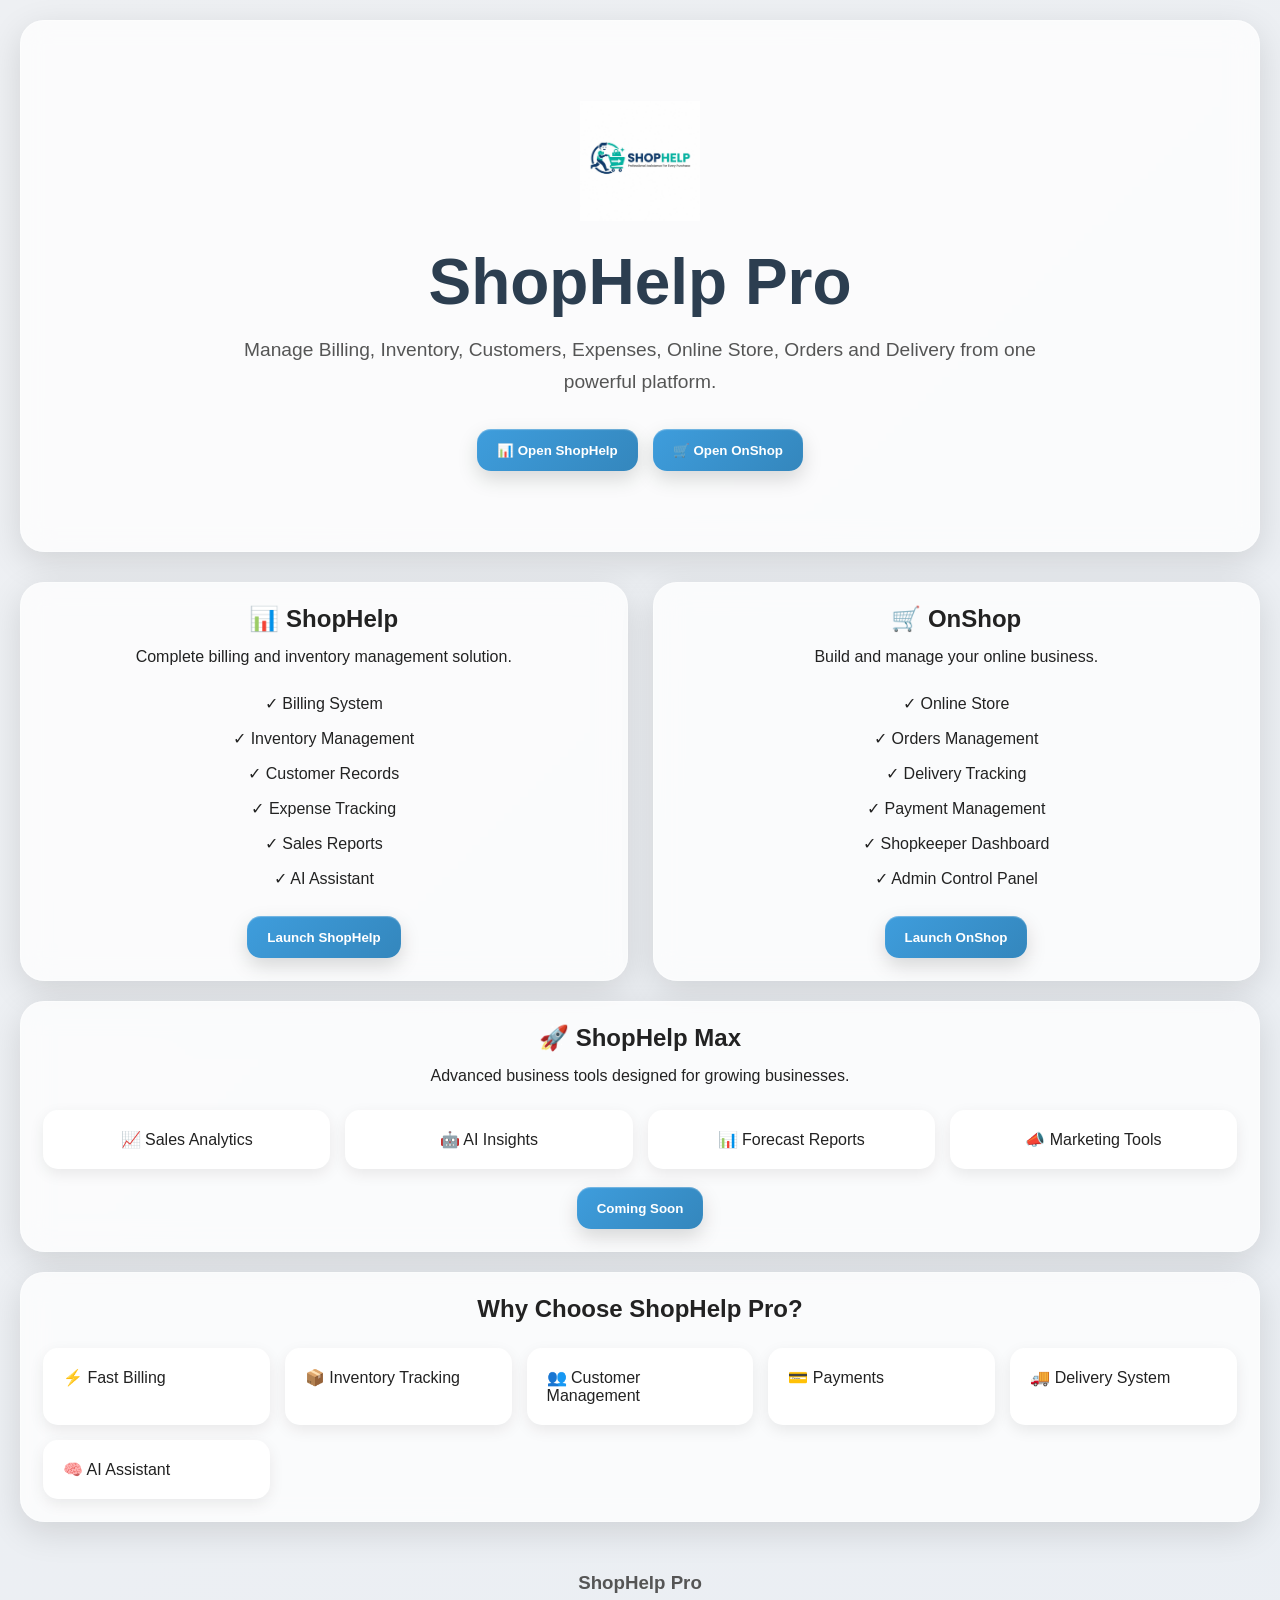
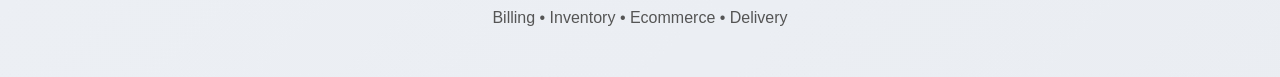
==== index.html @ 8015fb28 "Add files via upload" ====
<!DOCTYPE html>
<html lang="en">
<head>
<meta charset="UTF-8">
<meta name="viewport" content="width=device-width, initial-scale=1.0">
<meta property="og:title" content="ShopHelp Pro">
<meta property="og:description" content="Billing, Inventory, Ecommerce and Delivery Platform">
<meta property="og:image" content="logo.jpeg">
<meta property="og:type" content="website">
<meta name="theme-color" content="#2563eb">
<title>ShopHelp Pro</title>

<meta name="description"
content="ShopHelp Pro - Complete Business Platform for Billing, Inventory, Customers, Ecommerce and Delivery Management.">

<link rel="stylesheet" href="styles.css">

<style>
.hero{
  text-align:center;
  padding:80px 20px;
}

.hero h1{
  font-size:4rem;
  margin-bottom:15px;
  color:var(--primary);
}

.hero p{
  max-width:800px;
  margin:auto;
  font-size:1.2rem;
  color:#555;
  line-height:1.7;
}

.hero-buttons{
  margin-top:30px;
  display:flex;
  gap:15px;
  justify-content:center;
  flex-wrap:wrap;
}

.platform-grid{
  display:grid;
  grid-template-columns:repeat(auto-fit,minmax(320px,1fr));
  gap:25px;
  margin-top:30px;
}

.platform-card{
  text-align:center;
}

.platform-card h2{
  margin-bottom:15px;
}

.platform-card ul{
  list-style:none;
  padding:0;
  margin:20px 0;
}

.platform-card ul li{
  padding:8px 0;
}

.max-section{
  text-align:center;
}

.max-features{
  display:grid;
  grid-template-columns:repeat(auto-fit,minmax(220px,1fr));
  gap:15px;
  margin-top:25px;
}

.max-item{
  background:white;
  padding:20px;
  border-radius:15px;
  box-shadow:0 5px 15px rgba(0,0,0,.08);
}

.footer{
  text-align:center;
  padding:30px;
  color:#555;
}

.logo{
  width:120px;
  margin-bottom:20px;
}

@media(max-width:600px){

.hero{
  padding:50px 10px;
}

.hero h1{
  font-size:2.5rem;
}

.hero p{
  font-size:1rem;
}
}
</style>
</head>

<body>

<!-- HERO -->

<div class="card hero">

<img src="logo.jpeg" alt="ShopHelp Pro Logo" class="logo">

<h1>ShopHelp Pro</h1>

<p>
Manage Billing, Inventory, Customers, Expenses,
Online Store, Orders and Delivery from one powerful platform.
</p>

<div class="hero-buttons">
<button onclick="location.href='shophelp.html'">
📊 Open ShopHelp
</button>

<button onclick="location.href='onshop.html'">
🛒 Open OnShop
</button>
</div>

</div>

<!-- PLATFORMS -->

<div class="platform-grid">

<div class="card platform-card">

<h2>📊 ShopHelp</h2>

<p>
Complete billing and inventory management solution.
</p>

<ul>
<li>✓ Billing System</li>
<li>✓ Inventory Management</li>
<li>✓ Customer Records</li>
<li>✓ Expense Tracking</li>
<li>✓ Sales Reports</li>
<li>✓ AI Assistant</li>
</ul>

<button onclick="location.href='shophelp.html'">
Launch ShopHelp
</button>

</div>

<div class="card platform-card">

<h2>🛒 OnShop</h2>

<p>
Build and manage your online business.
</p>

<ul>
<li>✓ Online Store</li>
<li>✓ Orders Management</li>
<li>✓ Delivery Tracking</li>
<li>✓ Payment Management</li>
<li>✓ Shopkeeper Dashboard</li>
<li>✓ Admin Control Panel</li>
</ul>

<button onclick="location.href='onshop.html'">
Launch OnShop
</button>

</div>

</div>

<!-- SHOPHELP MAX -->

<div class="card max-section">

<h2>🚀 ShopHelp Max</h2>

<p>
Advanced business tools designed for growing businesses.
</p>

<div class="max-features">

<div class="max-item">
📈 Sales Analytics
</div>

<div class="max-item">
🤖 AI Insights
</div>

<div class="max-item">
📊 Forecast Reports
</div>

<div class="max-item">
📣 Marketing Tools
</div>

</div>

<br>

<button disabled>
Coming Soon
</button>

</div>

<!-- FEATURES -->

<div class="card">

<h2 style="text-align:center;">
Why Choose ShopHelp Pro?
</h2>

<div class="max-features">

<div class="max-item">
⚡ Fast Billing
</div>

<div class="max-item">
📦 Inventory Tracking
</div>

<div class="max-item">
👥 Customer Management
</div>

<div class="max-item">
💳 Payments
</div>

<div class="max-item">
🚚 Delivery System
</div>

<div class="max-item">
🧠 AI Assistant
</div>

</div>

</div>

<!-- FOOTER -->

<div class="footer">

<h3>ShopHelp Pro</h3>

<p>
Billing • Inventory • Ecommerce • Delivery
</p>


</div>

</body>
</html>
---- styles.css ----
:root{
  --primary:#2c3e50;
  --accent:#3498db;
  --success:#27ae60;
  --danger:#e74c3c;
  --bg:#f4f7f6;
}

*{
  margin:0;
  padding:0;
  box-sizing:border-box;
}

body{
  font-family:'Segoe UI',Arial,sans-serif;
  background:linear-gradient(135deg,#eef0f3,#dfe9f3);
  background-size:400% 400%;
  animation:bgMove 15s ease infinite;
  padding:20px;
  max-width:1400px;
  margin:auto;
  color:#222;
}

/* ===== ANIMATION ===== */

@keyframes bgMove{
  0%{background-position:0% 50%;}
  50%{background-position:100% 50%;}
  100%{background-position:0% 50%;}
}

@keyframes fade{
  from{
    opacity:0;
    transform:translateY(10px);
  }
  to{
    opacity:1;
    transform:translateY(0);
  }
}

@keyframes blink{
  0%,100%{opacity:0.2;}
  50%{opacity:1;}
}

/* ===== SCROLLBAR ===== */

::-webkit-scrollbar{
  width:10px;
}

::-webkit-scrollbar-track{
  background:#ecf0f1;
}

::-webkit-scrollbar-thumb{
  background:linear-gradient(#3498db,#8e44ad);
  border-radius:20px;
}

/* ===== HEADINGS ===== */

h1,h2,h3,h4{
  margin-bottom:15px;
}

/* ===== CARD ===== */

.card{
  background:rgba(255,255,255,0.75);
  -webkit-backdrop-filter: blur(14px);
backdrop-filter: blur(14px);
  border:1px solid rgba(255,255,255,0.35);
  border-radius:24px;
  padding:22px;
  margin-bottom:20px;
  box-shadow:0 10px 35px rgba(0,0,0,0.12);
  transition:0.4s ease;
  animation:fade 0.4s ease;
}

.card:hover{
  transform:translateY(-6px);
  box-shadow:0 18px 40px rgba(0,0,0,0.16);
}

/* ===== LOGIN ===== */

#loginPage{
  max-width:420px;
  margin:40px auto;
  text-align:center;
}

/* ===== MENU ===== */

.menu{
  display:flex;
  gap:15px;
  flex-wrap:wrap;
  justify-content:center;
  background:rgba(255,255,255,0.5);
  padding:15px;
  border-radius:20px;
  -webkit-backdrop-filter: blur(14px);
backdrop-filter: blur(14px);
  box-shadow:0 8px 30px rgba(0,0,0,0.08);
  margin-bottom:25px;
  position:sticky;
  top:10px;
  z-index:100;
}

.menu button{
  display:flex;
  align-items:center;
  justify-content:center;
  gap:10px;
}

.menu button.active{
  background:#2c3e50;
  color:#fff;
}

/* ===== INPUT ===== */

input,
select{
  width:100%;
  max-width:220px;
  padding:14px;
  margin:6px 0;
  border-radius:14px;
  border:1px solid rgba(0,0,0,0.08);
  background:rgba(255,255,255,0.85);
  font-size:15px;
  transition:0.3s ease;
}

input:focus,
select:focus{
  outline:none;
  border-color:#3498db;
  box-shadow:0 0 0 4px rgba(52,152,219,0.15);
  transform:scale(1.02);
}

/* ===== BUTTON ===== */

button{
  position:relative;
  overflow:hidden;
  padding:12px 20px;
  border:none;
  border-radius:14px;
  cursor:pointer;
  font-weight:600;
  color:white;
  transition:all 0.3s ease;
  min-height:42px;
  -webkit-backdrop-filter: blur(14px);
backdrop-filter: blur(14px);
  background:linear-gradient(
    135deg,
    rgba(52,152,219,0.95),
    rgba(41,128,185,0.95)
  );
  box-shadow:
    0 8px 20px rgba(0,0,0,0.15),
    inset 0 1px 1px rgba(255,255,255,0.3);
}

button:hover{
  transform:translateY(-4px) scale(1.03);
  box-shadow:0 15px 30px rgba(52,152,219,0.35);
}

button:active{
  transform:scale(0.96);
}

button::before{
  content:"";
  position:absolute;
  top:-50%;
  left:-50%;
  width:200%;
  height:200%;
  background:linear-gradient(
    120deg,
    transparent,
    rgba(255,255,255,0.35),
    transparent
  );
  transform:rotate(25deg);
  transition:0.6s;
  opacity:0;
}

button:hover::before{
  opacity:1;
  left:100%;
}

/* ===== BUTTON TYPES ===== */

.btn-main{
  background:linear-gradient(45deg,#3498db,#6dd5fa);
}

.btn-save{
  background:linear-gradient(45deg,#27ae60,#2ecc71);
  width:100%;
  padding:15px;
  font-size:18px;
}

.delete-btn{
  background:#e74c3c;
}

.delete-btn:hover{
  background:#ff4d4d;
}

/* ===== TABLE ===== */

table{
  width:100%;
  border-collapse:collapse;
  margin-top:15px;
  overflow:hidden;
  border-radius:18px;
  background:white;
  box-shadow:0 8px 25px rgba(0,0,0,0.08);
}

th{
  background:linear-gradient(
    90deg,
    #2c3e50,
    #34495e
  );
  color:white;
  font-weight:700;
}

th,
td{
  padding:12px;
  border-bottom:1px solid #eee;
  text-align:left;
  white-space:nowrap;
}

tr{
  transition:0.25s ease;
}

tr:hover{
  background:#eef7ff;
}

td{
  vertical-align:middle;
}

/* ===== INVENTORY ===== */

#invTable th{
  background:#f8f9fa;
  color:#222;
}

#invTable td{
  background:#fff;
}

#invTable tr:hover{
  background:#f1f1f1;
}

#invTable input{
  max-width:80px;
}

/* ===== BILLING ===== */

#billingPage table{
  table-layout:fixed;
}

#billingPage table th:nth-child(1),
#billingPage table td:nth-child(1){
  width:60%;
}

#billingPage table th:nth-child(2),
#billingPage table td:nth-child(2){
  width:20%;
  text-align:center;
}

#billingPage table th:nth-child(3),
#billingPage table td:nth-child(3){
  width:20%;
  text-align:right;
}

#billBody button{
  min-width:32px;
  padding:6px 10px;
}

/* ===== BILLING GRID ===== */

.billing-grid{
  display:grid;
  grid-template-columns:repeat(auto-fill,minmax(130px,1fr));
  gap:10px;
  margin:15px 0;
}

.p-item{
  border:1px solid #ddd;
  padding:12px;
  border-radius:12px;
  text-align:center;
  cursor:pointer;
  transition:0.25s;
  background:white;
}

.p-item:hover{
  transform:scale(1.05);
  border-color:#3498db;
  box-shadow:0 6px 18px rgba(0,0,0,0.15);
}

/* ===== STATS ===== */

.stat-box{
  flex:1;
  min-width:200px;
  background:white;
  padding:20px;
  border-radius:12px;
  text-align:center;
  box-shadow:0 8px 25px rgba(0,0,0,0.08);
}

/* ===== DROPDOWN ===== */

#productDropdown,
#custDropdown{
  position:absolute;
  top:100%;
  left:0;
  right:0;
  background:#fff;
  border:1px solid #ccc;
  border-radius:10px;
  max-height:200px;
  overflow-y:auto;
  display:none;
  z-index:9999;
  box-shadow:0 8px 20px rgba(0,0,0,0.2);
}

#productDropdown div,
#custDropdown div{
  padding:10px;
  cursor:pointer;
  border-bottom:1px solid #eee;
}

#productDropdown div:hover,
#custDropdown div:hover{
  background:#eef6ff;
}

/* ===== CHAT ===== */

#chatApp{
  position:fixed;
  bottom:90px;
  right:20px;
  width:350px;
  height:500px;
  background:#ffffff;
  border-radius:24px;
  display:none;
  flex-direction:column;
  overflow:hidden;
  z-index:99999;
  box-shadow:0 20px 50px rgba(0,0,0,0.25);
}

#chatTop{
  background:#111827;
  color:#fff;
  padding:14px;
  font-weight:600;
  display:flex;
  justify-content:space-between;
  align-items:center;
}

#chatMessages{
  flex:1;
  padding:15px;
  overflow-y:auto;
  display:flex;
  flex-direction:column;
  gap:10px;
  background:#f5f7fb;
}

.msg{
  max-width:75%;
  padding:10px 14px;
  border-radius:16px;
  font-size:14px;
  animation:fade 0.2s ease;
  word-wrap:break-word;
}

.user{
  align-self:flex-end;
  background:#0084ff;
  color:#fff;
  border-bottom-right-radius:4px;
}

.bot{
  align-self:flex-start;
  background:#fff;
  color:#000;
  border-bottom-left-radius:4px;
}

.typing{
  display:flex;
  gap:4px;
}

.typing span{
  width:6px;
  height:6px;
  background:#999;
  border-radius:50%;
  animation:blink 1s infinite;
}

.typing span:nth-child(2){
  animation-delay:0.2s;
}

.typing span:nth-child(3){
  animation-delay:0.4s;
}

/* ===== CHAT INPUT ===== */

#chatInputArea{
  display:flex;
  align-items:center;
  gap:8px;
  padding:10px;
  background:#fff;
  border-top:1px solid #eee;
}

#chatInput{
  flex:1;
  height:42px;
  border-radius:25px;
  padding:0 15px;
  border:1px solid #ddd;
  outline:none;
  min-width:0;
}

#chatInputArea button{
  width:42px;
  height:42px;
  min-width:42px;
  border-radius:50%;
  display:flex;
  align-items:center;
  justify-content:center;
  padding:0;
  flex-shrink:0;
  font-size:16px;
}

#chatInputArea button:last-child{
  width:auto;
  min-width:auto;
  padding:0 14px;
  border-radius:20px;
  font-size:13px;
}

/* ===== CHAT TOGGLE BUTTON ===== */

#chatToggleBtn{
  position:fixed;
  right:20px;
  bottom:20px;
  width:65px;
  height:65px;
  border-radius:50%;
  border:none;
  display:flex;
  align-items:center;
  justify-content:center;
  background:linear-gradient(135deg,#4facfe,#6a11cb);
  color:#fff;
  cursor:pointer;
  z-index:999999;
  padding:0;
  margin:0;
  overflow:hidden;
  box-shadow:0 10px 30px rgba(0,0,0,0.25);
  transition:transform 0.2s ease;
  font-size:0;
}

#chatToggleBtn::before{
  display:none !important;
}

#chatToggleBtn:hover{
  transform:scale(1.08);
}

#chatToggleBtn span{
  position:absolute;
  top:50%;
  left:50%;
  transform:translate(-50%,-50%);
  display:flex;
  align-items:center;
  justify-content:center;
  width:100%;
  height:100%;
  font-size:30px;
  line-height:1;
}

/* ===== TOAST ===== */

#toast{
  position:fixed;
  top:20px;
  right:20px;
  background:#e74c3c;
  color:white;
  padding:12px 20px;
  border-radius:10px;
  box-shadow:0 5px 15px rgba(0,0,0,0.2);
  display:none;
  z-index:999;
  font-weight:600;
  animation:fade 0.3s ease;
}

/* ===== HIDDEN ===== */

.hidden{
  display:none !important;
}

/* ===== MOBILE ===== */

@media(max-width:600px){

  body{
    padding:10px;
  }

  .menu{
    flex-direction:column;
    gap:10px;
    padding:10px;
  }

  .menu button{
    width:100%;
  }

  .card{
    padding:15px;
    border-radius:16px;
  }

  input,
  select{
    max-width:100%;
    width:100%;
    font-size:16px;
  }

  table{
    display:block;
    overflow-x:auto;
    white-space:nowrap;
    font-size:13px;
  }

  th,
  td{
    padding:8px;
  }

  .billing-grid{
    grid-template-columns:repeat(2,1fr);
  }

  #chatApp{
    position:fixed;
    bottom:85px;
    left:10px;
    right:10px;
    width:auto;
    height:75vh;
    border-radius:22px;
  }

  #chatToggleBtn{
    width:60px;
    height:60px;
    right:15px;
    bottom:15px;
  }

  #chatInputArea{
    gap:6px;
    padding:8px;
  }

  #chatInput{
    height:40px;
    font-size:15px;
  }

  #chatInputArea button{
    width:40px;
    height:40px;
    min-width:40px;
    font-size:15px;
  }

  #chatInputArea button:last-child{
    width:auto;
    min-width:auto;
    padding:0 10px;
    border-radius:18px;
    font-size:12px;
  }

  #productDropdown,
  #custDropdown{
    max-height:150px;
    font-size:14px;
  }

  #invTable td,
  #invTable th{
    font-size:12px;
  }
}
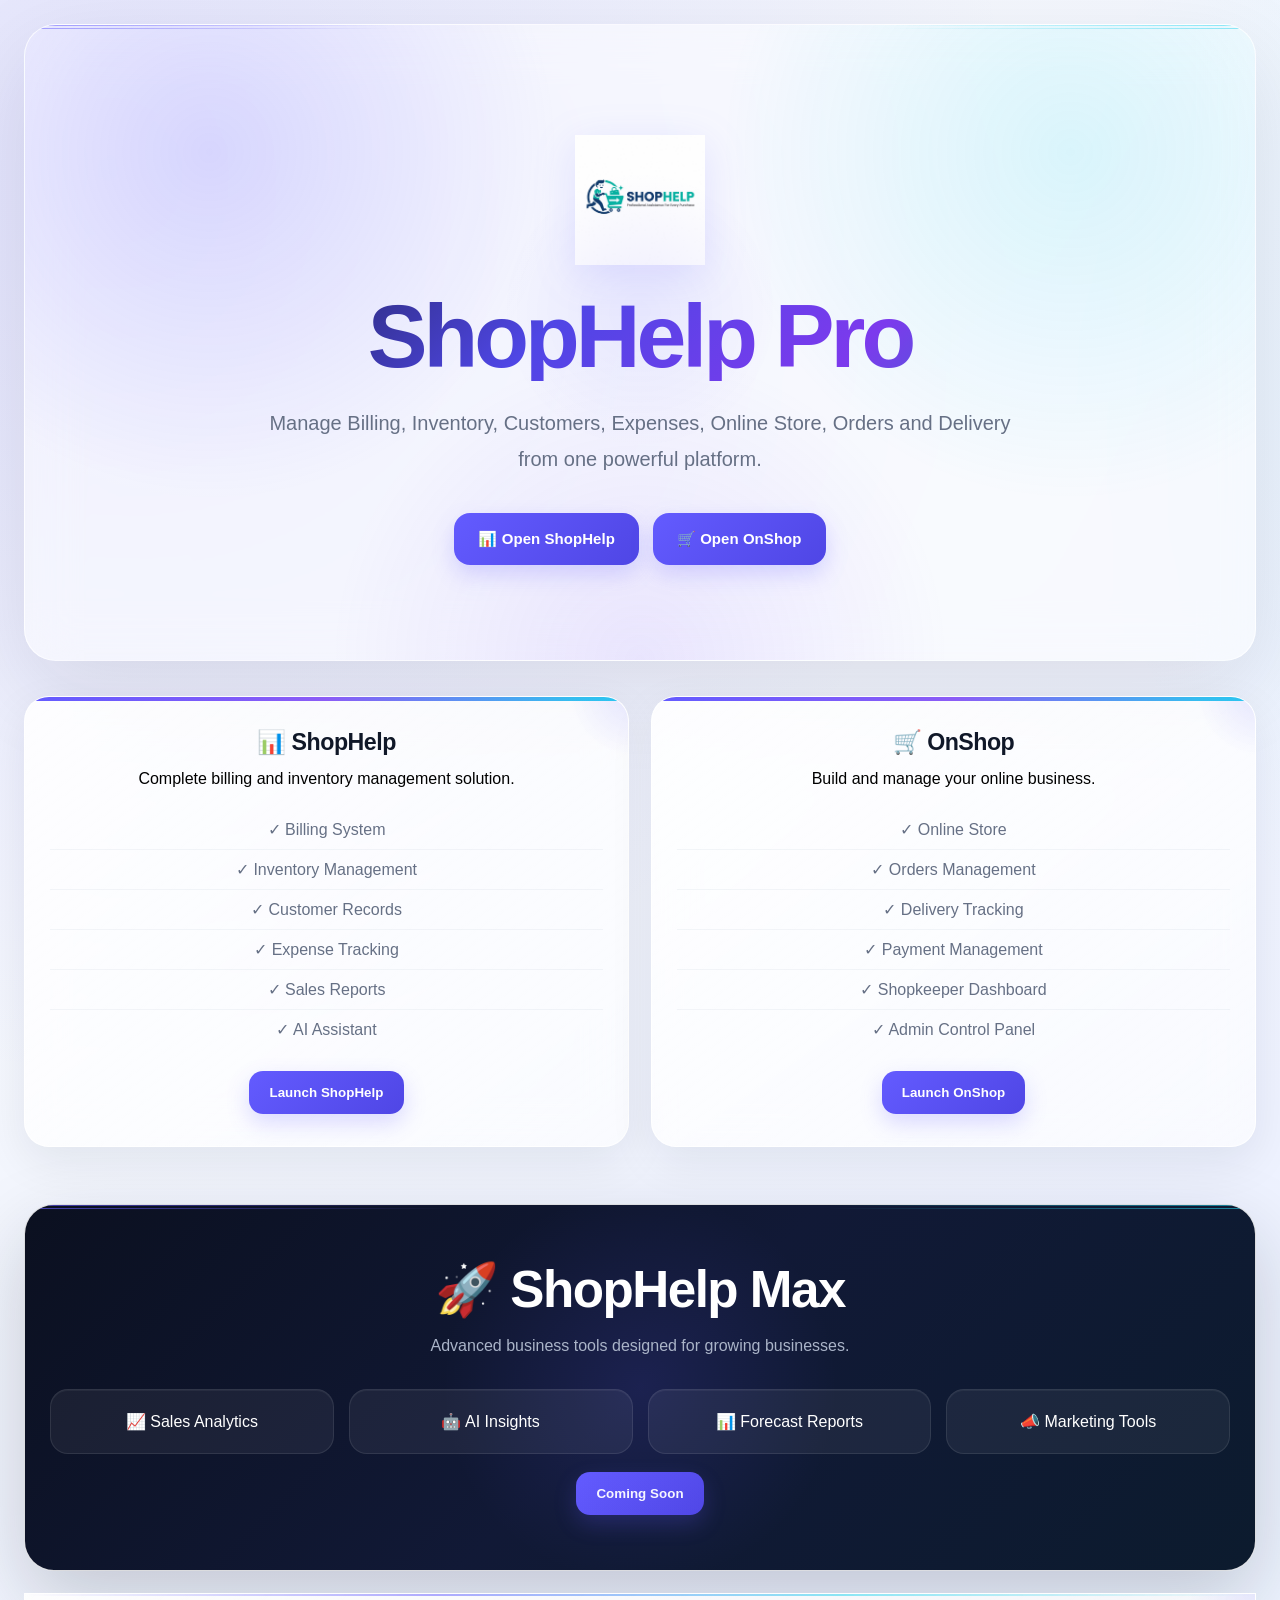
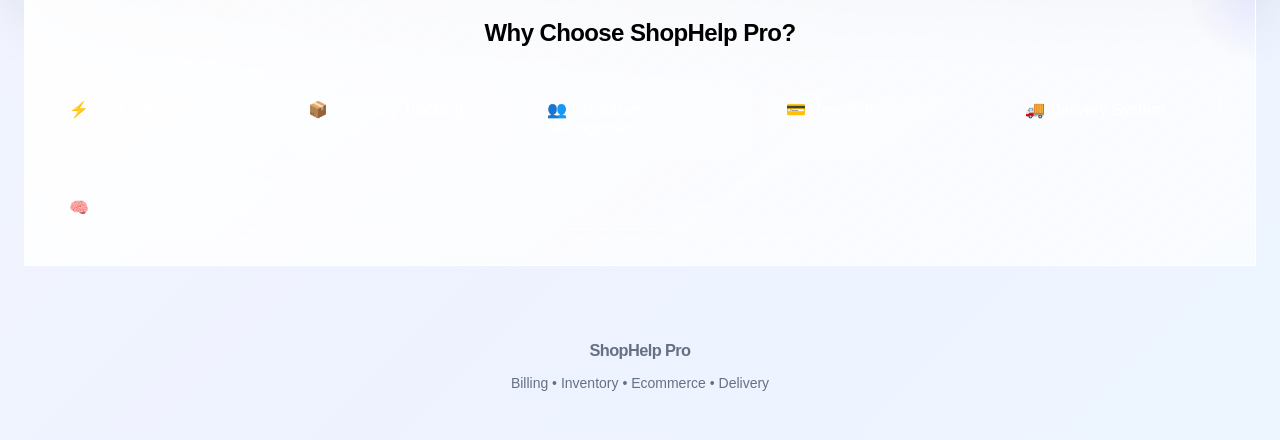
==== commit 923d9b4a: "Update index.html" ====
--- a/index.html
+++ b/index.html
@@ -16,101 +16,924 @@
 <link rel="stylesheet" href="styles.css">
 
 <style>
+
+/* =========================================================
+   SHOPHELP LANDING PAGE — PREMIUM HERO UI
+   Works with the new ShopHelp dashboard CSS
+   ========================================================= */
+
+
+/* =========================================================
+   HERO
+   ========================================================= */
+
 .hero{
+  position:relative;
+  overflow:hidden;
+
   text-align:center;
-  padding:80px 20px;
-}
+
+  padding:110px 20px 95px;
+
+  border-radius:32px;
+
+  margin-bottom:35px;
+
+  background:
+    radial-gradient(
+      circle at 15% 20%,
+      rgba(99,91,255,.18),
+      transparent 30%
+    ),
+    radial-gradient(
+      circle at 85% 20%,
+      rgba(34,211,238,.15),
+      transparent 30%
+    ),
+    radial-gradient(
+      circle at 50% 100%,
+      rgba(139,92,246,.12),
+      transparent 35%
+    ),
+    rgba(255,255,255,.48);
+
+  border:
+    1px solid rgba(255,255,255,.75);
+
+  box-shadow:
+    0 30px 90px rgba(15,23,42,.10);
+
+  -webkit-backdrop-filter:blur(25px);
+  backdrop-filter:blur(25px);
+
+  animation:
+    shopHeroIn .7s cubic-bezier(.2,.8,.2,1);
+}
+
+
+/* glowing border */
+
+.hero::before{
+
+  content:"";
+
+  position:absolute;
+
+  inset:0;
+
+  border-radius:32px;
+
+  padding:1px;
+
+  background:
+    linear-gradient(
+      120deg,
+      rgba(99,91,255,.55),
+      transparent 30%,
+      transparent 70%,
+      rgba(34,211,238,.5)
+    );
+
+  -webkit-mask:
+    linear-gradient(#fff 0 0) content-box,
+    linear-gradient(#fff 0 0);
+
+  -webkit-mask-composite:xor;
+
+  mask-composite:exclude;
+
+  pointer-events:none;
+
+}
+
+
+/* floating glow */
+
+.hero::after{
+
+  content:"";
+
+  position:absolute;
+
+  width:280px;
+  height:280px;
+
+  left:50%;
+  top:45%;
+
+  transform:
+    translate(-50%,-50%);
+
+  background:
+    radial-gradient(
+      circle,
+      rgba(99,91,255,.10),
+      transparent 70%
+    );
+
+  pointer-events:none;
+
+}
+
+
+/* =========================================================
+   HERO ANIMATION
+   ========================================================= */
+
+@keyframes shopHeroIn{
+
+  from{
+    opacity:0;
+    transform:
+      translateY(25px)
+      scale(.98);
+  }
+
+  to{
+    opacity:1;
+    transform:
+      translateY(0)
+      scale(1);
+  }
+
+}
+
+
+/* =========================================================
+   HERO TITLE
+   ========================================================= */
 
 .hero h1{
-  font-size:4rem;
-  margin-bottom:15px;
-  color:var(--primary);
-}
+
+  position:relative;
+
+  z-index:2;
+
+  font-size:
+    clamp(3rem,7vw,6rem);
+
+  line-height:.98;
+
+  font-weight:900;
+
+  letter-spacing:-4px;
+
+  margin-bottom:24px;
+
+  color:
+    #111827;
+
+}
+
+
+/* gradient ShopHelp title */
+
+.hero h1{
+
+  background:
+    linear-gradient(
+      135deg,
+      #111827 5%,
+      #4f46e5 42%,
+      #7c3aed 68%,
+      #0891b2 100%
+    );
+
+  -webkit-background-clip:text;
+  background-clip:text;
+
+  -webkit-text-fill-color:transparent;
+
+}
+
+
+/* =========================================================
+   HERO DESCRIPTION
+   ========================================================= */
 
 .hero p{
-  max-width:800px;
+
+  position:relative;
+
+  z-index:2;
+
+  max-width:760px;
+
   margin:auto;
-  font-size:1.2rem;
-  color:#555;
+
+  font-size:
+    clamp(1rem,2vw,1.25rem);
+
+  color:#667085;
+
+  line-height:1.8;
+
+  font-weight:500;
+
+}
+
+
+/* =========================================================
+   HERO BUTTONS
+   ========================================================= */
+
+.hero-buttons{
+
+  position:relative;
+
+  z-index:3;
+
+  margin-top:36px;
+
+  display:flex;
+
+  gap:14px;
+
+  justify-content:center;
+
+  flex-wrap:wrap;
+
+}
+
+
+.hero-buttons button{
+
+  min-width:165px;
+
+  min-height:52px;
+
+  padding:
+    14px 24px;
+
+  border-radius:16px;
+
+  font-size:15px;
+
+}
+
+
+/* =========================================================
+   PLATFORM GRID
+   ========================================================= */
+
+.platform-grid{
+
+  display:grid;
+
+  grid-template-columns:
+    repeat(
+      auto-fit,
+      minmax(280px,1fr)
+    );
+
+  gap:22px;
+
+  margin-top:35px;
+
+}
+
+
+/* =========================================================
+   PLATFORM CARD
+   ========================================================= */
+
+.platform-card{
+
+  position:relative;
+
+  overflow:hidden;
+
+  text-align:center;
+
+  padding:32px 25px;
+
+  border-radius:25px;
+
+  background:
+    linear-gradient(
+      145deg,
+      rgba(255,255,255,.9),
+      rgba(255,255,255,.62)
+    );
+
+  border:
+    1px solid rgba(255,255,255,.85);
+
+  box-shadow:
+    0 15px 45px rgba(15,23,42,.08);
+
+  -webkit-backdrop-filter:blur(20px);
+  backdrop-filter:blur(20px);
+
+  transition:
+    transform .35s ease,
+    box-shadow .35s ease,
+    border-color .35s ease;
+
+}
+
+
+/* colorful top line */
+
+.platform-card::before{
+
+  content:"";
+
+  position:absolute;
+
+  top:0;
+  left:0;
+
+  width:100%;
+  height:4px;
+
+  background:
+    linear-gradient(
+      90deg,
+      #635bff,
+      #8b5cf6,
+      #22d3ee
+    );
+
+}
+
+
+/* corner glow */
+
+.platform-card::after{
+
+  content:"";
+
+  position:absolute;
+
+  width:130px;
+  height:130px;
+
+  right:-70px;
+  top:-70px;
+
+  background:
+    radial-gradient(
+      circle,
+      rgba(99,91,255,.14),
+      transparent 70%
+    );
+
+  pointer-events:none;
+
+}
+
+
+.platform-card:hover{
+
+  transform:
+    translateY(-9px);
+
+  box-shadow:
+    0 25px 60px rgba(99,91,255,.14);
+
+  border-color:
+    rgba(99,91,255,.18);
+
+}
+
+
+/* =========================================================
+   PLATFORM CARD TITLE
+   ========================================================= */
+
+.platform-card h2{
+
+  margin-bottom:14px;
+
+  font-size:1.45rem;
+
+  font-weight:800;
+
+  letter-spacing:-.5px;
+
+  color:#101828;
+
+}
+
+
+/* =========================================================
+   PLATFORM LIST
+   ========================================================= */
+
+.platform-card ul{
+
+  list-style:none;
+
+  padding:0;
+
+  margin:22px 0;
+
+}
+
+
+.platform-card ul li{
+
+  padding:10px 0;
+
+  color:#667085;
+
+  font-weight:500;
+
+  border-bottom:
+    1px solid rgba(148,163,184,.10);
+
+  transition:
+    transform .2s ease,
+    color .2s ease;
+
+}
+
+
+.platform-card ul li:last-child{
+
+  border-bottom:none;
+
+}
+
+
+.platform-card ul li:hover{
+
+  color:#4f46e5;
+
+  transform:
+    translateX(4px);
+
+}
+
+
+/* =========================================================
+   MAX SECTION
+   ========================================================= */
+
+.max-section{
+
+  position:relative;
+
+  overflow:hidden;
+
+  text-align:center;
+
+  margin-top:35px;
+
+  padding:55px 25px;
+
+  border-radius:30px;
+
+  background:
+    linear-gradient(
+      135deg,
+      #0b1020,
+      #111936 50%,
+      #0c1b2e
+    );
+
+  color:#ffffff;
+
+  box-shadow:
+    0 30px 80px rgba(15,23,42,.20);
+
+}
+
+
+/* colorful border */
+
+.max-section::before{
+
+  content:"";
+
+  position:absolute;
+
+  inset:0;
+
+  border-radius:30px;
+
+  padding:1px;
+
+  background:
+    linear-gradient(
+      120deg,
+      rgba(99,91,255,.65),
+      transparent 35%,
+      transparent 65%,
+      rgba(34,211,238,.6)
+    );
+
+  -webkit-mask:
+    linear-gradient(#fff 0 0) content-box,
+    linear-gradient(#fff 0 0);
+
+  -webkit-mask-composite:xor;
+
+  mask-composite:exclude;
+
+}
+
+
+/* background glow */
+
+.max-section::after{
+
+  content:"";
+
+  position:absolute;
+
+  width:400px;
+  height:400px;
+
+  left:50%;
+  top:50%;
+
+  transform:
+    translate(-50%,-50%);
+
+  background:
+    radial-gradient(
+      circle,
+      rgba(99,91,255,.13),
+      transparent 70%
+    );
+
+  pointer-events:none;
+
+}
+
+
+.max-section h2{
+
+  position:relative;
+
+  z-index:2;
+
+  color:#ffffff;
+
+  font-size:
+    clamp(2rem,4vw,3.2rem);
+
+  font-weight:900;
+
+  letter-spacing:-1.5px;
+
+  margin-bottom:12px;
+
+}
+
+
+.max-section p{
+
+  position:relative;
+
+  z-index:2;
+
+  max-width:700px;
+
+  margin:auto;
+
+  color:#aab4c8;
+
   line-height:1.7;
-}
-
-.hero-buttons{
+
+}
+
+
+/* =========================================================
+   MAX FEATURES
+   ========================================================= */
+
+.max-features{
+
+  position:relative;
+
+  z-index:3;
+
+  display:grid;
+
+  grid-template-columns:
+    repeat(
+      auto-fit,
+      minmax(210px,1fr)
+    );
+
+  gap:15px;
+
   margin-top:30px;
-  display:flex;
-  gap:15px;
-  justify-content:center;
-  flex-wrap:wrap;
-}
-
-.platform-grid{
-  display:grid;
-  grid-template-columns:repeat(auto-fit,minmax(320px,1fr));
-  gap:25px;
+
+}
+
+
+/* =========================================================
+   MAX ITEM
+   ========================================================= */
+
+.max-item{
+
+  position:relative;
+
+  overflow:hidden;
+
+  padding:22px 18px;
+
+  border-radius:18px;
+
+  background:
+    rgba(255,255,255,.06);
+
+  border:
+    1px solid rgba(255,255,255,.09);
+
+  color:#ffffff;
+
+  box-shadow:
+    inset 0 1px 0 rgba(255,255,255,.05);
+
+  transition:
+    transform .3s ease,
+    background .3s ease,
+    border-color .3s ease;
+
+}
+
+
+.max-item:hover{
+
+  transform:
+    translateY(-6px);
+
+  background:
+    rgba(255,255,255,.10);
+
+  border-color:
+    rgba(99,91,255,.4);
+
+}
+
+
+.max-item h3{
+
+  color:#ffffff;
+
+  margin-bottom:8px;
+
+}
+
+
+.max-item p{
+
+  color:#9ca8bc;
+
+  font-size:14px;
+
+  line-height:1.6;
+
+}
+
+
+/* =========================================================
+   LOGO
+   ========================================================= */
+
+.logo{
+
+  width:130px;
+
+  height:auto;
+
+  margin-bottom:24px;
+
+  object-fit:contain;
+
+  filter:
+    drop-shadow(
+      0 10px 20px
+      rgba(99,91,255,.15)
+    );
+
+  transition:
+    transform .3s ease,
+    filter .3s ease;
+
+}
+
+
+.logo:hover{
+
+  transform:
+    translateY(-3px)
+    scale(1.04);
+
+  filter:
+    drop-shadow(
+      0 15px 30px
+      rgba(99,91,255,.25)
+    );
+
+}
+
+
+/* =========================================================
+   FOOTER
+   ========================================================= */
+
+.footer{
+
+  text-align:center;
+
+  padding:
+    45px 20px 25px;
+
   margin-top:30px;
-}
-
-.platform-card{
-  text-align:center;
-}
-
-.platform-card h2{
-  margin-bottom:15px;
-}
-
-.platform-card ul{
-  list-style:none;
-  padding:0;
-  margin:20px 0;
-}
-
-.platform-card ul li{
-  padding:8px 0;
-}
-
-.max-section{
-  text-align:center;
-}
-
-.max-features{
-  display:grid;
-  grid-template-columns:repeat(auto-fit,minmax(220px,1fr));
-  gap:15px;
-  margin-top:25px;
-}
-
-.max-item{
-  background:white;
-  padding:20px;
-  border-radius:15px;
-  box-shadow:0 5px 15px rgba(0,0,0,.08);
-}
-
-.footer{
-  text-align:center;
-  padding:30px;
-  color:#555;
-}
-
-.logo{
-  width:120px;
-  margin-bottom:20px;
-}
+
+  color:#667085;
+
+  font-size:14px;
+
+}
+
+
+.footer a{
+
+  color:#4f46e5;
+
+  font-weight:700;
+
+  text-decoration:none;
+
+  transition:
+    color .2s ease;
+
+}
+
+
+.footer a:hover{
+
+  color:#0891b2;
+
+}
+
+
+/* =========================================================
+   MOBILE
+   ========================================================= */
 
 @media(max-width:600px){
 
-.hero{
-  padding:50px 10px;
-}
-
-.hero h1{
-  font-size:2.5rem;
-}
-
-.hero p{
-  font-size:1rem;
-}
-}
+  .hero{
+
+    padding:
+      65px 15px 60px;
+
+    border-radius:24px;
+
+  }
+
+
+  .hero h1{
+
+    font-size:
+      clamp(2.7rem,13vw,4rem);
+
+    letter-spacing:-2.5px;
+
+    line-height:1;
+
+    margin-bottom:18px;
+
+  }
+
+
+  .hero p{
+
+    font-size:1rem;
+
+    line-height:1.7;
+
+  }
+
+
+  .hero-buttons{
+
+    margin-top:26px;
+
+    gap:10px;
+
+  }
+
+
+  .hero-buttons button{
+
+    width:100%;
+
+    min-width:0;
+
+  }
+
+
+  .platform-grid{
+
+    grid-template-columns:1fr;
+
+    gap:16px;
+
+  }
+
+
+  .platform-card{
+
+    padding:
+      27px 20px;
+
+    border-radius:21px;
+
+  }
+
+
+  .max-section{
+
+    padding:
+      40px 16px;
+
+    border-radius:24px;
+
+  }
+
+
+  .max-section h2{
+
+    font-size:2rem;
+
+  }
+
+
+  .max-features{
+
+    grid-template-columns:1fr;
+
+    gap:10px;
+
+  }
+
+
+  .max-item{
+
+    padding:18px 15px;
+
+  }
+
+
+  .logo{
+
+    width:105px;
+
+    margin-bottom:18px;
+
+  }
+
+
+  .footer{
+
+    padding:
+      35px 15px 20px;
+
+  }
+
+}
+
+
+/* =========================================================
+   EXTRA SMALL MOBILE
+   ========================================================= */
+
+@media(max-width:380px){
+
+  .hero{
+
+    padding:
+      50px 12px;
+
+  }
+
+
+  .hero h1{
+
+    font-size:2.5rem;
+
+  }
+
+
+  .platform-card{
+
+    padding:
+      23px 16px;
+
+  }
+
+}
+
 </style>
 </head>
 
@@ -283,4 +1106,4 @@
 </div>
 
 </body>
-</html>+</html>
--- a/styles.css
+++ b/styles.css
@@ -1,10 +1,62 @@
+```css
+/* =========================================================
+   SHOPHELP — OUTSTANDING PREMIUM UI
+   FUTURISTIC POS • PREMIUM BUSINESS APP • MOBILE FIRST
+   CSS ONLY — EXISTING HTML + JS CAN STAY THE SAME
+   ========================================================= */
+
+
+/* =========================================================
+   DESIGN SYSTEM
+   ========================================================= */
+
 :root{
-  --primary:#2c3e50;
-  --accent:#3498db;
-  --success:#27ae60;
-  --danger:#e74c3c;
-  --bg:#f4f7f6;
-}
+
+  --bg:#f4f7fb;
+  --bg-dark:#090d18;
+
+  --nav:#0b1020;
+  --nav-2:#11182c;
+
+  --primary:#635bff;
+  --primary-2:#8b5cf6;
+
+  --cyan:#22d3ee;
+  --blue:#3b82f6;
+
+  --green:#10b981;
+  --green-2:#34d399;
+
+  --red:#ef4444;
+  --orange:#f59e0b;
+
+  --text:#101828;
+  --text-soft:#667085;
+
+  --white:#ffffff;
+
+  --card:rgba(255,255,255,.78);
+  --card-solid:#ffffff;
+
+  --line:rgba(15,23,42,.08);
+
+  --shadow:
+    0 18px 50px rgba(15,23,42,.09);
+
+  --shadow-big:
+    0 30px 90px rgba(15,23,42,.15);
+
+  --glow:
+    0 15px 40px rgba(99,91,255,.25);
+
+  --radius:24px;
+
+}
+
+
+/* =========================================================
+   RESET
+   ========================================================= */
 
 *{
   margin:0;
@@ -12,667 +64,2090 @@
   box-sizing:border-box;
 }
 
+html{
+  scroll-behavior:smooth;
+}
+
 body{
-  font-family:'Segoe UI',Arial,sans-serif;
-  background:linear-gradient(135deg,#eef0f3,#dfe9f3);
-  background-size:400% 400%;
-  animation:bgMove 15s ease infinite;
-  padding:20px;
-  max-width:1400px;
+
+  font-family:
+    Inter,
+    "Segoe UI",
+    Arial,
+    sans-serif;
+
+  color:var(--text);
+
+  min-height:100vh;
+
+  padding:24px;
+
+  max-width:1550px;
+
   margin:auto;
-  color:#222;
-}
-
-/* ===== ANIMATION ===== */
-
-@keyframes bgMove{
-  0%{background-position:0% 50%;}
-  50%{background-position:100% 50%;}
-  100%{background-position:0% 50%;}
-}
-
-@keyframes fade{
+
+  overflow-x:hidden;
+
+  background:
+
+    radial-gradient(
+      circle at 5% 5%,
+      rgba(99,91,255,.15),
+      transparent 25%
+    ),
+
+    radial-gradient(
+      circle at 95% 10%,
+      rgba(34,211,238,.13),
+      transparent 25%
+    ),
+
+    radial-gradient(
+      circle at 50% 100%,
+      rgba(139,92,246,.12),
+      transparent 28%
+    ),
+
+    linear-gradient(
+      135deg,
+      #f8fafc,
+      #eef2ff 45%,
+      #ecfeff
+    );
+
+  background-size:
+    160% 160%;
+
+  animation:
+    backgroundMove 18s ease infinite;
+
+}
+
+
+/* =========================================================
+   BACKGROUND
+   ========================================================= */
+
+@keyframes backgroundMove{
+
+  0%{
+    background-position:0% 20%;
+  }
+
+  50%{
+    background-position:100% 80%;
+  }
+
+  100%{
+    background-position:0% 20%;
+  }
+
+}
+
+
+/* =========================================================
+   GENERAL ANIMATIONS
+   ========================================================= */
+
+@keyframes appear{
+
   from{
     opacity:0;
-    transform:translateY(10px);
-  }
+    transform:
+      translateY(18px)
+      scale(.98);
+  }
+
+  to{
+    opacity:1;
+    transform:
+      translateY(0)
+      scale(1);
+  }
+
+}
+
+@keyframes slide{
+
+  from{
+    opacity:0;
+    transform:translateY(25px);
+  }
+
   to{
     opacity:1;
     transform:translateY(0);
   }
-}
-
-@keyframes blink{
-  0%,100%{opacity:0.2;}
-  50%{opacity:1;}
-}
-
-/* ===== SCROLLBAR ===== */
+
+}
+
+@keyframes glow{
+
+  0%,100%{
+    box-shadow:
+      0 0 0 0 rgba(99,91,255,0);
+  }
+
+  50%{
+    box-shadow:
+      0 0 0 10px rgba(99,91,255,.08);
+  }
+
+}
+
+@keyframes shine{
+
+  0%{
+    left:-120%;
+  }
+
+  100%{
+    left:130%;
+  }
+
+}
+
+@keyframes typing{
+
+  0%,100%{
+    opacity:.3;
+    transform:translateY(0);
+  }
+
+  50%{
+    opacity:1;
+    transform:translateY(-3px);
+  }
+
+}
+
+
+/* =========================================================
+   SCROLLBAR
+   ========================================================= */
 
 ::-webkit-scrollbar{
-  width:10px;
+  width:9px;
+  height:9px;
 }
 
 ::-webkit-scrollbar-track{
-  background:#ecf0f1;
+  background:rgba(255,255,255,.5);
 }
 
 ::-webkit-scrollbar-thumb{
-  background:linear-gradient(#3498db,#8e44ad);
+
   border-radius:20px;
-}
-
-/* ===== HEADINGS ===== */
-
-h1,h2,h3,h4{
+
+  background:
+    linear-gradient(
+      180deg,
+      #635bff,
+      #22d3ee
+    );
+
+}
+
+::-webkit-scrollbar-thumb:hover{
+
+  background:
+    linear-gradient(
+      180deg,
+      #4f46e5,
+      #06b6d4
+    );
+
+}
+
+
+/* =========================================================
+   HEADINGS
+   ========================================================= */
+
+h1,
+h2,
+h3,
+h4{
+
   margin-bottom:15px;
-}
-
-/* ===== CARD ===== */
+
+  letter-spacing:-.6px;
+
+}
+
+h1{
+  font-weight:850;
+}
+
+h2{
+  font-weight:800;
+}
+
+h3{
+  font-weight:750;
+}
+
+
+/* =========================================================
+   PREMIUM CARD
+   ========================================================= */
 
 .card{
-  background:rgba(255,255,255,0.75);
-  -webkit-backdrop-filter: blur(14px);
-backdrop-filter: blur(14px);
-  border:1px solid rgba(255,255,255,0.35);
-  border-radius:24px;
-  padding:22px;
-  margin-bottom:20px;
-  box-shadow:0 10px 35px rgba(0,0,0,0.12);
-  transition:0.4s ease;
-  animation:fade 0.4s ease;
-}
+
+  position:relative;
+
+  overflow:hidden;
+
+  background:
+    linear-gradient(
+      145deg,
+      rgba(255,255,255,.92),
+      rgba(255,255,255,.68)
+    );
+
+  -webkit-backdrop-filter:blur(25px);
+  backdrop-filter:blur(25px);
+
+  border:
+    1px solid rgba(255,255,255,.85);
+
+  border-radius:var(--radius);
+
+  padding:25px;
+
+  margin-bottom:22px;
+
+  box-shadow:var(--shadow);
+
+  animation:
+    appear .45s ease;
+
+  transition:
+    transform .35s ease,
+    box-shadow .35s ease,
+    border-color .35s ease;
+
+}
+
+
+/* top light */
+
+.card::before{
+
+  content:"";
+
+  position:absolute;
+
+  top:0;
+  left:0;
+
+  width:100%;
+  height:2px;
+
+  background:
+    linear-gradient(
+      90deg,
+      transparent,
+      rgba(99,91,255,.5),
+      rgba(34,211,238,.5),
+      transparent
+    );
+
+}
+
+
+/* corner glow */
+
+.card::after{
+
+  content:"";
+
+  position:absolute;
+
+  width:150px;
+  height:150px;
+
+  right:-80px;
+  top:-80px;
+
+  background:
+    radial-gradient(
+      circle,
+      rgba(99,91,255,.13),
+      transparent 70%
+    );
+
+  pointer-events:none;
+
+}
+
 
 .card:hover{
-  transform:translateY(-6px);
-  box-shadow:0 18px 40px rgba(0,0,0,0.16);
-}
-
-/* ===== LOGIN ===== */
+
+  transform:
+    translateY(-6px);
+
+  box-shadow:
+    var(--shadow-big);
+
+  border-color:
+    rgba(99,91,255,.15);
+
+}
+
+
+/* =========================================================
+   LOGIN
+   ========================================================= */
 
 #loginPage{
-  max-width:420px;
-  margin:40px auto;
+
+  max-width:440px;
+
+  margin:65px auto;
+
   text-align:center;
-}
-
-/* ===== MENU ===== */
+
+  animation:
+    slide .7s ease;
+
+}
+
+#loginPage .card{
+
+  padding:38px;
+
+  box-shadow:
+    0 35px 100px rgba(15,23,42,.18);
+
+}
+
+
+/* =========================================================
+   MENU — PREMIUM DARK CONTROL BAR
+   ========================================================= */
 
 .menu{
+
+  position:sticky;
+
+  top:12px;
+
+  z-index:100;
+
   display:flex;
-  gap:15px;
+
   flex-wrap:wrap;
+
+  align-items:center;
+
   justify-content:center;
-  background:rgba(255,255,255,0.5);
-  padding:15px;
-  border-radius:20px;
-  -webkit-backdrop-filter: blur(14px);
-backdrop-filter: blur(14px);
-  box-shadow:0 8px 30px rgba(0,0,0,0.08);
-  margin-bottom:25px;
-  position:sticky;
-  top:10px;
-  z-index:100;
-}
+
+  gap:8px;
+
+  padding:10px;
+
+  margin-bottom:28px;
+
+  border-radius:22px;
+
+  background:
+    linear-gradient(
+      135deg,
+      rgba(10,15,30,.96),
+      rgba(18,25,45,.94)
+    );
+
+  border:
+    1px solid rgba(255,255,255,.08);
+
+  box-shadow:
+    0 20px 55px rgba(15,23,42,.22);
+
+  -webkit-backdrop-filter:
+    blur(25px);
+
+  backdrop-filter:
+    blur(25px);
+
+}
+
+
+/* menu glow */
+
+.menu::before{
+
+  content:"";
+
+  position:absolute;
+
+  inset:0;
+
+  border-radius:inherit;
+
+  padding:1px;
+
+  background:
+    linear-gradient(
+      90deg,
+      rgba(99,91,255,.5),
+      transparent 35%,
+      transparent 65%,
+      rgba(34,211,238,.4)
+    );
+
+  -webkit-mask:
+    linear-gradient(#fff 0 0) content-box,
+    linear-gradient(#fff 0 0);
+
+  -webkit-mask-composite:xor;
+
+  mask-composite:exclude;
+
+  pointer-events:none;
+
+}
+
+
+/* =========================================================
+   MENU BUTTONS
+   ========================================================= */
 
 .menu button{
+
   display:flex;
+
   align-items:center;
+
   justify-content:center;
-  gap:10px;
-}
+
+  gap:9px;
+
+  color:#aab4c8;
+
+  background:
+    transparent;
+
+  border:
+    1px solid transparent;
+
+  box-shadow:none;
+
+  padding:
+    11px 17px;
+
+  border-radius:14px;
+
+}
+
+
+.menu button:hover{
+
+  color:#ffffff;
+
+  background:
+    rgba(255,255,255,.07);
+
+  box-shadow:
+    none;
+
+  transform:
+    translateY(-1px);
+
+}
+
+
+/* ACTIVE MENU */
 
 .menu button.active{
-  background:#2c3e50;
-  color:#fff;
-}
-
-/* ===== INPUT ===== */
+
+  color:#ffffff;
+
+  background:
+    linear-gradient(
+      135deg,
+      #635bff,
+      #7c3aed
+    );
+
+  border:
+    1px solid rgba(255,255,255,.14);
+
+  box-shadow:
+    0 8px 25px rgba(99,91,255,.4);
+
+}
+
+
+/* =========================================================
+   INPUTS
+   ========================================================= */
 
 input,
 select{
+
   width:100%;
+
   max-width:220px;
-  padding:14px;
+
+  padding:
+    14px 16px;
+
   margin:6px 0;
-  border-radius:14px;
-  border:1px solid rgba(0,0,0,0.08);
-  background:rgba(255,255,255,0.85);
+
+  border-radius:15px;
+
+  border:
+    1px solid rgba(148,163,184,.22);
+
+  background:
+    rgba(255,255,255,.82);
+
+  color:#172033;
+
   font-size:15px;
-  transition:0.3s ease;
+
+  transition:
+    all .25s ease;
+
+  box-shadow:
+    inset 0 1px 2px rgba(15,23,42,.03);
+
+}
+
+input::placeholder{
+
+  color:#98a2b3;
+
+}
+
+input:hover,
+select:hover{
+
+  background:#ffffff;
+
+  border-color:
+    rgba(99,91,255,.25);
+
 }
 
 input:focus,
 select:focus{
+
   outline:none;
-  border-color:#3498db;
-  box-shadow:0 0 0 4px rgba(52,152,219,0.15);
-  transform:scale(1.02);
-}
-
-/* ===== BUTTON ===== */
+
+  background:#ffffff;
+
+  border-color:
+    #635bff;
+
+  box-shadow:
+    0 0 0 4px rgba(99,91,255,.11),
+    0 10px 30px rgba(99,91,255,.08);
+
+  transform:
+    translateY(-1px);
+
+}
+
+
+/* =========================================================
+   BUTTONS
+   ========================================================= */
 
 button{
+
   position:relative;
+
   overflow:hidden;
-  padding:12px 20px;
+
+  padding:
+    12px 20px;
+
+  min-height:43px;
+
   border:none;
+
   border-radius:14px;
+
   cursor:pointer;
-  font-weight:600;
-  color:white;
-  transition:all 0.3s ease;
-  min-height:42px;
-  -webkit-backdrop-filter: blur(14px);
-backdrop-filter: blur(14px);
-  background:linear-gradient(
-    135deg,
-    rgba(52,152,219,0.95),
-    rgba(41,128,185,0.95)
-  );
-  box-shadow:
-    0 8px 20px rgba(0,0,0,0.15),
-    inset 0 1px 1px rgba(255,255,255,0.3);
+
+  color:#ffffff;
+
+  font-weight:700;
+
+  letter-spacing:.05px;
+
+  background:
+    linear-gradient(
+      135deg,
+      #635bff,
+      #4f46e5
+    );
+
+  box-shadow:
+    0 9px 22px rgba(99,91,255,.22);
+
+  transition:
+    transform .25s ease,
+    box-shadow .25s ease,
+    filter .25s ease;
+
+}
+
+
+/* shine */
+
+button::before{
+
+  content:"";
+
+  position:absolute;
+
+  top:-100%;
+
+  left:-120%;
+
+  width:70%;
+
+  height:300%;
+
+  transform:
+    rotate(25deg);
+
+  background:
+    linear-gradient(
+      90deg,
+      transparent,
+      rgba(255,255,255,.4),
+      transparent
+    );
+
+  transition:
+    left .7s ease;
+
+}
+
+button:hover::before{
+
+  left:140%;
+
 }
 
 button:hover{
-  transform:translateY(-4px) scale(1.03);
-  box-shadow:0 15px 30px rgba(52,152,219,0.35);
+
+  transform:
+    translateY(-3px);
+
+  box-shadow:
+    0 16px 35px rgba(99,91,255,.32);
+
+  filter:
+    brightness(1.06);
+
 }
 
 button:active{
-  transform:scale(0.96);
-}
-
-button::before{
-  content:"";
-  position:absolute;
-  top:-50%;
-  left:-50%;
-  width:200%;
-  height:200%;
-  background:linear-gradient(
-    120deg,
-    transparent,
-    rgba(255,255,255,0.35),
-    transparent
-  );
-  transform:rotate(25deg);
-  transition:0.6s;
-  opacity:0;
-}
-
-button:hover::before{
-  opacity:1;
-  left:100%;
-}
-
-/* ===== BUTTON TYPES ===== */
+
+  transform:
+    scale(.96);
+
+}
+
+
+/* =========================================================
+   MAIN BUTTON
+   ========================================================= */
 
 .btn-main{
-  background:linear-gradient(45deg,#3498db,#6dd5fa);
-}
+
+  background:
+    linear-gradient(
+      135deg,
+      #635bff,
+      #8b5cf6,
+      #3b82f6
+    );
+
+  box-shadow:
+    0 12px 30px rgba(99,91,255,.28);
+
+}
+
+
+/* =========================================================
+   SAVE BILL
+   ========================================================= */
 
 .btn-save{
-  background:linear-gradient(45deg,#27ae60,#2ecc71);
+
   width:100%;
-  padding:15px;
+
+  padding:17px;
+
   font-size:18px;
-}
+
+  background:
+    linear-gradient(
+      135deg,
+      #059669,
+      #10b981,
+      #34d399
+    );
+
+  box-shadow:
+    0 14px 35px rgba(16,185,129,.28);
+
+}
+
+.btn-save:hover{
+
+  box-shadow:
+    0 20px 45px rgba(16,185,129,.38);
+
+}
+
+
+/* =========================================================
+   DELETE
+   ========================================================= */
 
 .delete-btn{
-  background:#e74c3c;
+
+  background:
+    linear-gradient(
+      135deg,
+      #dc2626,
+      #ef4444
+    );
+
+  box-shadow:
+    0 9px 22px rgba(239,68,68,.2);
+
 }
 
 .delete-btn:hover{
-  background:#ff4d4d;
-}
-
-/* ===== TABLE ===== */
+
+  background:
+    linear-gradient(
+      135deg,
+      #ef4444,
+      #f87171
+    );
+
+  box-shadow:
+    0 16px 35px rgba(239,68,68,.32);
+
+}
+
+
+/* =========================================================
+   TABLE — PREMIUM
+   ========================================================= */
 
 table{
+
   width:100%;
-  border-collapse:collapse;
-  margin-top:15px;
+
+  border-collapse:separate;
+
+  border-spacing:0;
+
+  margin-top:18px;
+
   overflow:hidden;
-  border-radius:18px;
-  background:white;
-  box-shadow:0 8px 25px rgba(0,0,0,0.08);
-}
+
+  border-radius:20px;
+
+  background:
+    rgba(255,255,255,.82);
+
+  border:
+    1px solid rgba(226,232,240,.7);
+
+  box-shadow:
+    0 15px 40px rgba(15,23,42,.07);
+
+}
+
 
 th{
-  background:linear-gradient(
-    90deg,
-    #2c3e50,
-    #34495e
-  );
-  color:white;
-  font-weight:700;
-}
+
+  color:#ffffff;
+
+  font-weight:750;
+
+  background:
+    linear-gradient(
+      135deg,
+      #101828,
+      #172033
+    );
+
+}
+
 
 th,
 td{
-  padding:12px;
-  border-bottom:1px solid #eee;
+
+  padding:14px;
+
+  border-bottom:
+    1px solid rgba(226,232,240,.65);
+
   text-align:left;
+
   white-space:nowrap;
-}
-
-tr{
-  transition:0.25s ease;
-}
-
-tr:hover{
-  background:#eef7ff;
-}
+
+}
+
+
+tbody tr{
+
+  transition:
+    background .2s ease,
+    transform .2s ease;
+
+}
+
+
+tbody tr:hover{
+
+  background:
+    linear-gradient(
+      90deg,
+      rgba(99,91,255,.06),
+      rgba(34,211,238,.035)
+    );
+
+}
+
+
+tbody tr:last-child td{
+
+  border-bottom:none;
+
+}
+
 
 td{
+
   vertical-align:middle;
-}
-
-/* ===== INVENTORY ===== */
+
+  color:#344054;
+
+}
+
+
+/* =========================================================
+   INVENTORY
+   ========================================================= */
 
 #invTable th{
-  background:#f8f9fa;
-  color:#222;
+
+  background:
+    linear-gradient(
+      135deg,
+      #f8fafc,
+      #eef2ff
+    );
+
+  color:#344054;
+
 }
 
 #invTable td{
-  background:#fff;
+
+  background:
+    rgba(255,255,255,.72);
+
 }
 
 #invTable tr:hover{
-  background:#f1f1f1;
+
+  background:#f8faff;
+
 }
 
 #invTable input{
+
   max-width:80px;
-}
-
-/* ===== BILLING ===== */
+
+  padding:9px 10px;
+
+}
+
+
+/* =========================================================
+   BILLING
+   ========================================================= */
 
 #billingPage table{
+
   table-layout:fixed;
+
 }
 
 #billingPage table th:nth-child(1),
 #billingPage table td:nth-child(1){
+
   width:60%;
+
 }
 
 #billingPage table th:nth-child(2),
 #billingPage table td:nth-child(2){
+
   width:20%;
+
   text-align:center;
+
 }
 
 #billingPage table th:nth-child(3),
 #billingPage table td:nth-child(3){
+
   width:20%;
+
   text-align:right;
+
 }
 
 #billBody button{
+
   min-width:32px;
+
   padding:6px 10px;
-}
-
-/* ===== BILLING GRID ===== */
+
+  border-radius:10px;
+
+}
+
+
+/* =========================================================
+   PRODUCT GRID
+   ========================================================= */
 
 .billing-grid{
+
   display:grid;
-  grid-template-columns:repeat(auto-fill,minmax(130px,1fr));
-  gap:10px;
-  margin:15px 0;
-}
+
+  grid-template-columns:
+    repeat(
+      auto-fill,
+      minmax(145px,1fr)
+    );
+
+  gap:14px;
+
+  margin:18px 0;
+
+}
+
 
 .p-item{
-  border:1px solid #ddd;
-  padding:12px;
-  border-radius:12px;
+
+  position:relative;
+
+  overflow:hidden;
+
+  padding:18px 14px;
+
+  border-radius:18px;
+
   text-align:center;
+
   cursor:pointer;
-  transition:0.25s;
-  background:white;
-}
+
+  color:#172033;
+
+  background:
+    linear-gradient(
+      145deg,
+      #ffffff,
+      #f6f8ff
+    );
+
+  border:
+    1px solid rgba(99,91,255,.08);
+
+  box-shadow:
+    0 8px 25px rgba(15,23,42,.07);
+
+  transition:
+    transform .3s ease,
+    box-shadow .3s ease,
+    border-color .3s ease;
+
+}
+
+
+.p-item::before{
+
+  content:"";
+
+  position:absolute;
+
+  left:0;
+  top:0;
+
+  width:100%;
+
+  height:3px;
+
+  background:
+    linear-gradient(
+      90deg,
+      #635bff,
+      #22d3ee
+    );
+
+  opacity:.7;
+
+}
+
 
 .p-item:hover{
-  transform:scale(1.05);
-  border-color:#3498db;
-  box-shadow:0 6px 18px rgba(0,0,0,0.15);
-}
-
-/* ===== STATS ===== */
+
+  transform:
+    translateY(-7px)
+    scale(1.02);
+
+  border-color:
+    rgba(99,91,255,.25);
+
+  box-shadow:
+    0 18px 40px rgba(99,91,255,.14);
+
+}
+
+
+/* =========================================================
+   STAT BOXES
+   ========================================================= */
 
 .stat-box{
+
+  position:relative;
+
+  overflow:hidden;
+
   flex:1;
+
   min-width:200px;
-  background:white;
-  padding:20px;
-  border-radius:12px;
+
+  padding:24px;
+
+  border-radius:20px;
+
   text-align:center;
-  box-shadow:0 8px 25px rgba(0,0,0,0.08);
-}
-
-/* ===== DROPDOWN ===== */
+
+  background:
+    linear-gradient(
+      145deg,
+      rgba(255,255,255,.9),
+      rgba(255,255,255,.68)
+    );
+
+  border:
+    1px solid rgba(255,255,255,.85);
+
+  box-shadow:
+    0 15px 40px rgba(15,23,42,.08);
+
+  transition:
+    transform .3s ease,
+    box-shadow .3s ease;
+
+}
+
+
+.stat-box::before{
+
+  content:"";
+
+  position:absolute;
+
+  left:0;
+  top:0;
+
+  width:100%;
+  height:4px;
+
+  background:
+    linear-gradient(
+      90deg,
+      #635bff,
+      #8b5cf6,
+      #22d3ee
+    );
+
+}
+
+
+.stat-box::after{
+
+  content:"";
+
+  position:absolute;
+
+  width:100px;
+  height:100px;
+
+  right:-50px;
+  bottom:-50px;
+
+  background:
+    radial-gradient(
+      circle,
+      rgba(99,91,255,.13),
+      transparent 70%
+    );
+
+}
+
+
+.stat-box:hover{
+
+  transform:
+    translateY(-7px);
+
+  box-shadow:
+    0 22px 50px rgba(99,91,255,.14);
+
+}
+
+
+/* =========================================================
+   DROPDOWNS
+   ========================================================= */
 
 #productDropdown,
 #custDropdown{
+
   position:absolute;
+
   top:100%;
   left:0;
   right:0;
-  background:#fff;
-  border:1px solid #ccc;
-  border-radius:10px;
-  max-height:200px;
+
+  background:
+    rgba(255,255,255,.97);
+
+  -webkit-backdrop-filter:
+    blur(25px);
+
+  backdrop-filter:
+    blur(25px);
+
+  border:
+    1px solid rgba(226,232,240,.8);
+
+  border-radius:16px;
+
+  max-height:220px;
+
   overflow-y:auto;
+
   display:none;
+
   z-index:9999;
-  box-shadow:0 8px 20px rgba(0,0,0,0.2);
+
+  box-shadow:
+    0 25px 60px rgba(15,23,42,.18);
+
+  animation:
+    appear .2s ease;
+
 }
 
 #productDropdown div,
 #custDropdown div{
-  padding:10px;
+
+  padding:14px 16px;
+
   cursor:pointer;
-  border-bottom:1px solid #eee;
+
+  border-bottom:
+    1px solid rgba(226,232,240,.55);
+
+  transition:
+    all .2s ease;
+
 }
 
 #productDropdown div:hover,
 #custDropdown div:hover{
-  background:#eef6ff;
-}
-
-/* ===== CHAT ===== */
+
+  background:
+    linear-gradient(
+      90deg,
+      rgba(99,91,255,.08),
+      rgba(34,211,238,.05)
+    );
+
+  padding-left:21px;
+
+}
+
+
+/* =========================================================
+   CHAT — FUTURISTIC AI
+   ========================================================= */
 
 #chatApp{
+
   position:fixed;
-  bottom:90px;
-  right:20px;
-  width:350px;
-  height:500px;
+
+  bottom:92px;
+
+  right:22px;
+
+  width:380px;
+
+  height:550px;
+
+  display:none;
+
+  flex-direction:column;
+
+  overflow:hidden;
+
+  z-index:99999;
+
+  border-radius:28px;
+
+  background:
+    rgba(248,250,252,.96);
+
+  border:
+    1px solid rgba(255,255,255,.9);
+
+  -webkit-backdrop-filter:
+    blur(30px);
+
+  backdrop-filter:
+    blur(30px);
+
+  box-shadow:
+    0 35px 100px rgba(15,23,42,.28);
+
+  animation:
+    chatOpen .3s cubic-bezier(.2,.8,.2,1);
+
+}
+
+
+@keyframes chatOpen{
+
+  from{
+
+    opacity:0;
+
+    transform:
+      translateY(25px)
+      scale(.92);
+
+  }
+
+  to{
+
+    opacity:1;
+
+    transform:
+      translateY(0)
+      scale(1);
+
+  }
+
+}
+
+
+/* =========================================================
+   CHAT HEADER
+   ========================================================= */
+
+#chatTop{
+
+  position:relative;
+
+  padding:17px 18px;
+
+  color:#ffffff;
+
+  font-weight:750;
+
+  display:flex;
+
+  justify-content:space-between;
+
+  align-items:center;
+
+  background:
+    linear-gradient(
+      135deg,
+      #080d1c,
+      #17134b,
+      #075985
+    );
+
+  box-shadow:
+    0 10px 30px rgba(15,23,42,.2);
+
+}
+
+
+#chatTop::after{
+
+  content:"";
+
+  position:absolute;
+
+  left:0;
+  bottom:0;
+
+  width:100%;
+  height:2px;
+
+  background:
+    linear-gradient(
+      90deg,
+      #635bff,
+      #22d3ee,
+      #8b5cf6
+    );
+
+}
+
+
+/* =========================================================
+   CHAT MESSAGES
+   ========================================================= */
+
+#chatMessages{
+
+  flex:1;
+
+  padding:18px;
+
+  overflow-y:auto;
+
+  display:flex;
+
+  flex-direction:column;
+
+  gap:12px;
+
+  background:
+
+    radial-gradient(
+      circle at 10% 10%,
+      rgba(99,91,255,.06),
+      transparent 25%
+    ),
+
+    radial-gradient(
+      circle at 90% 90%,
+      rgba(34,211,238,.05),
+      transparent 25%
+    ),
+
+    #f8fafc;
+
+}
+
+
+.msg{
+
+  max-width:78%;
+
+  padding:
+    11px 15px;
+
+  border-radius:18px;
+
+  font-size:14px;
+
+  line-height:1.5;
+
+  word-wrap:break-word;
+
+  animation:
+    appear .25s ease;
+
+}
+
+
+.user{
+
+  align-self:flex-end;
+
+  color:#ffffff;
+
+  background:
+    linear-gradient(
+      135deg,
+      #635bff,
+      #4f46e5
+    );
+
+  border-bottom-right-radius:5px;
+
+  box-shadow:
+    0 8px 22px rgba(99,91,255,.2);
+
+}
+
+
+.bot{
+
+  align-self:flex-start;
+
+  color:#172033;
+
   background:#ffffff;
-  border-radius:24px;
+
+  border:
+    1px solid rgba(226,232,240,.8);
+
+  border-bottom-left-radius:5px;
+
+  box-shadow:
+    0 5px 15px rgba(15,23,42,.05);
+
+}
+
+
+/* =========================================================
+   TYPING
+   ========================================================= */
+
+.typing{
+
+  display:flex;
+
+  align-items:center;
+
+  gap:5px;
+
+}
+
+.typing span{
+
+  width:7px;
+  height:7px;
+
+  border-radius:50%;
+
+  background:#635bff;
+
+  animation:
+    typing 1s infinite;
+
+}
+
+
+/* =========================================================
+   CHAT INPUT
+   ========================================================= */
+
+#chatInputArea{
+
+  display:flex;
+
+  align-items:center;
+
+  gap:8px;
+
+  padding:11px;
+
+  background:
+    rgba(255,255,255,.96);
+
+  border-top:
+    1px solid rgba(226,232,240,.8);
+
+}
+
+
+#chatInput{
+
+  flex:1;
+
+  min-width:0;
+
+  height:44px;
+
+  padding:
+    0 16px;
+
+  border-radius:25px;
+
+  border:
+    1px solid rgba(148,163,184,.22);
+
+  background:
+    #f7f8fc;
+
+  outline:none;
+
+}
+
+
+#chatInputArea button{
+
+  width:44px;
+
+  height:44px;
+
+  min-width:44px;
+
+  padding:0;
+
+  border-radius:50%;
+
+  display:flex;
+
+  align-items:center;
+
+  justify-content:center;
+
+}
+
+
+#chatInputArea button:last-child{
+
+  width:auto;
+
+  min-width:auto;
+
+  padding:
+    0 15px;
+
+  border-radius:22px;
+
+  font-size:13px;
+
+}
+
+
+/* =========================================================
+   FLOATING AI BUTTON
+   ========================================================= */
+
+#chatToggleBtn{
+
+  position:fixed;
+
+  right:22px;
+
+  bottom:22px;
+
+  width:68px;
+
+  height:68px;
+
+  padding:0;
+
+  margin:0;
+
+  border:none;
+
+  border-radius:50%;
+
+  display:flex;
+
+  align-items:center;
+
+  justify-content:center;
+
+  overflow:hidden;
+
+  z-index:999999;
+
+  font-size:0;
+
+  color:#ffffff;
+
+  background:
+    linear-gradient(
+      135deg,
+      #635bff,
+      #8b5cf6,
+      #22d3ee
+    );
+
+  box-shadow:
+    0 15px 40px rgba(99,91,255,.4);
+
+  animation:
+    glow 2.5s infinite;
+
+  transition:
+    transform .25s ease,
+    box-shadow .25s ease;
+
+}
+
+
+#chatToggleBtn::before{
+
+  display:none !important;
+
+}
+
+
+#chatToggleBtn:hover{
+
+  transform:
+    scale(1.12)
+    rotate(4deg);
+
+  box-shadow:
+    0 20px 55px rgba(99,91,255,.5);
+
+}
+
+
+#chatToggleBtn span{
+
+  position:absolute;
+
+  inset:0;
+
+  display:flex;
+
+  align-items:center;
+
+  justify-content:center;
+
+  font-size:30px;
+
+}
+
+
+/* =========================================================
+   TOAST
+   ========================================================= */
+
+#toast{
+
+  position:fixed;
+
+  top:24px;
+
+  right:24px;
+
+  z-index:999;
+
   display:none;
-  flex-direction:column;
-  overflow:hidden;
-  z-index:99999;
-  box-shadow:0 20px 50px rgba(0,0,0,0.25);
-}
-
-#chatTop{
-  background:#111827;
-  color:#fff;
-  padding:14px;
-  font-weight:600;
-  display:flex;
-  justify-content:space-between;
-  align-items:center;
-}
-
-#chatMessages{
-  flex:1;
-  padding:15px;
-  overflow-y:auto;
-  display:flex;
-  flex-direction:column;
-  gap:10px;
-  background:#f5f7fb;
-}
-
-.msg{
-  max-width:75%;
-  padding:10px 14px;
-  border-radius:16px;
-  font-size:14px;
-  animation:fade 0.2s ease;
-  word-wrap:break-word;
-}
-
-.user{
-  align-self:flex-end;
-  background:#0084ff;
-  color:#fff;
-  border-bottom-right-radius:4px;
-}
-
-.bot{
-  align-self:flex-start;
-  background:#fff;
-  color:#000;
-  border-bottom-left-radius:4px;
-}
-
-.typing{
-  display:flex;
-  gap:4px;
-}
-
-.typing span{
-  width:6px;
-  height:6px;
-  background:#999;
-  border-radius:50%;
-  animation:blink 1s infinite;
-}
-
-.typing span:nth-child(2){
-  animation-delay:0.2s;
-}
-
-.typing span:nth-child(3){
-  animation-delay:0.4s;
-}
-
-/* ===== CHAT INPUT ===== */
-
-#chatInputArea{
-  display:flex;
-  align-items:center;
-  gap:8px;
-  padding:10px;
-  background:#fff;
-  border-top:1px solid #eee;
-}
-
-#chatInput{
-  flex:1;
-  height:42px;
-  border-radius:25px;
-  padding:0 15px;
-  border:1px solid #ddd;
-  outline:none;
-  min-width:0;
-}
-
-#chatInputArea button{
-  width:42px;
-  height:42px;
-  min-width:42px;
-  border-radius:50%;
-  display:flex;
-  align-items:center;
-  justify-content:center;
-  padding:0;
-  flex-shrink:0;
-  font-size:16px;
-}
-
-#chatInputArea button:last-child{
-  width:auto;
-  min-width:auto;
-  padding:0 14px;
-  border-radius:20px;
-  font-size:13px;
-}
-
-/* ===== CHAT TOGGLE BUTTON ===== */
-
-#chatToggleBtn{
-  position:fixed;
-  right:20px;
-  bottom:20px;
-  width:65px;
-  height:65px;
-  border-radius:50%;
-  border:none;
-  display:flex;
-  align-items:center;
-  justify-content:center;
-  background:linear-gradient(135deg,#4facfe,#6a11cb);
-  color:#fff;
-  cursor:pointer;
-  z-index:999999;
-  padding:0;
-  margin:0;
-  overflow:hidden;
-  box-shadow:0 10px 30px rgba(0,0,0,0.25);
-  transition:transform 0.2s ease;
-  font-size:0;
-}
-
-#chatToggleBtn::before{
+
+  padding:
+    14px 20px;
+
+  border-radius:15px;
+
+  color:#ffffff;
+
+  font-weight:700;
+
+  background:
+    linear-gradient(
+      135deg,
+      #ef4444,
+      #dc2626
+    );
+
+  border:
+    1px solid rgba(255,255,255,.2);
+
+  box-shadow:
+    0 20px 45px rgba(239,68,68,.28);
+
+  animation:
+    appear .3s ease;
+
+}
+
+
+/* =========================================================
+   HIDDEN
+   ========================================================= */
+
+.hidden{
+
   display:none !important;
-}
-
-#chatToggleBtn:hover{
-  transform:scale(1.08);
-}
-
-#chatToggleBtn span{
-  position:absolute;
-  top:50%;
-  left:50%;
-  transform:translate(-50%,-50%);
-  display:flex;
-  align-items:center;
-  justify-content:center;
-  width:100%;
-  height:100%;
-  font-size:30px;
-  line-height:1;
-}
-
-/* ===== TOAST ===== */
-
-#toast{
-  position:fixed;
-  top:20px;
-  right:20px;
-  background:#e74c3c;
-  color:white;
-  padding:12px 20px;
-  border-radius:10px;
-  box-shadow:0 5px 15px rgba(0,0,0,0.2);
-  display:none;
-  z-index:999;
-  font-weight:600;
-  animation:fade 0.3s ease;
-}
-
-/* ===== HIDDEN ===== */
-
-.hidden{
-  display:none !important;
-}
-
-/* ===== MOBILE ===== */
+
+}
+
+
+/* =========================================================
+   SELECTION
+   ========================================================= */
+
+::selection{
+
+  color:#312e81;
+
+  background:
+    rgba(99,91,255,.2);
+
+}
+
+
+/* =========================================================
+   ACCESSIBILITY
+   ========================================================= */
+
+button:focus-visible,
+input:focus-visible,
+select:focus-visible{
+
+  outline:
+    3px solid rgba(99,91,255,.2);
+
+  outline-offset:2px;
+
+}
+
+
+/* =========================================================
+   MOBILE — APP-LIKE EXPERIENCE
+   ========================================================= */
 
 @media(max-width:600px){
 
   body{
+
     padding:10px;
-  }
+
+    background:
+
+      radial-gradient(
+        circle at 0% 0%,
+        rgba(99,91,255,.13),
+        transparent 35%
+      ),
+
+      radial-gradient(
+        circle at 100% 100%,
+        rgba(34,211,238,.1),
+        transparent 35%
+      ),
+
+      #f4f7fb;
+
+  }
+
+
+  /* NAV */
 
   .menu{
+
     flex-direction:column;
-    gap:10px;
-    padding:10px;
-  }
+
+    gap:7px;
+
+    padding:9px;
+
+    top:7px;
+
+    border-radius:19px;
+
+  }
+
 
   .menu button{
+
     width:100%;
-  }
+
+    min-height:45px;
+
+    border-radius:13px;
+
+  }
+
+
+  /* CARDS */
 
   .card{
-    padding:15px;
-    border-radius:16px;
-  }
+
+    padding:17px;
+
+    border-radius:19px;
+
+    margin-bottom:16px;
+
+  }
+
+
+  /* INPUT */
 
   input,
   select{
+
     max-width:100%;
+
     width:100%;
+
     font-size:16px;
-  }
+
+    min-height:46px;
+
+  }
+
+
+  /* BUTTON */
+
+  button{
+
+    min-height:45px;
+
+  }
+
+
+  /* TABLE */
 
   table{
+
     display:block;
+
     overflow-x:auto;
+
     white-space:nowrap;
+
     font-size:13px;
-  }
+
+    border-radius:16px;
+
+  }
+
 
   th,
   td{
+
+    padding:9px;
+
+  }
+
+
+  /* PRODUCT GRID */
+
+  .billing-grid{
+
+    grid-template-columns:
+      repeat(2,1fr);
+
+    gap:9px;
+
+  }
+
+
+  .p-item{
+
+    padding:14px 9px;
+
+    border-radius:15px;
+
+  }
+
+
+  /* STATS */
+
+  .stat-box{
+
+    min-width:100%;
+
+    padding:19px;
+
+    border-radius:17px;
+
+  }
+
+
+  /* CHAT */
+
+  #chatApp{
+
+    left:8px;
+
+    right:8px;
+
+    bottom:82px;
+
+    width:auto;
+
+    height:76vh;
+
+    border-radius:23px;
+
+  }
+
+
+  #chatToggleBtn{
+
+    right:15px;
+
+    bottom:15px;
+
+    width:61px;
+
+    height:61px;
+
+  }
+
+
+  #chatToggleBtn span{
+
+    font-size:27px;
+
+  }
+
+
+  /* CHAT INPUT */
+
+  #chatInputArea{
+
+    gap:6px;
+
     padding:8px;
-  }
-
-  .billing-grid{
-    grid-template-columns:repeat(2,1fr);
-  }
-
-  #chatApp{
-    position:fixed;
-    bottom:85px;
-    left:10px;
-    right:10px;
-    width:auto;
-    height:75vh;
-    border-radius:22px;
-  }
-
-  #chatToggleBtn{
-    width:60px;
-    height:60px;
-    right:15px;
-    bottom:15px;
-  }
-
-  #chatInputArea{
-    gap:6px;
-    padding:8px;
-  }
+
+  }
+
 
   #chatInput{
+
+    height:41px;
+
+    font-size:15px;
+
+  }
+
+
+  #chatInputArea button{
+
+    width:40px;
+
     height:40px;
-    font-size:15px;
-  }
-
-  #chatInputArea button{
-    width:40px;
-    height:40px;
+
     min-width:40px;
-    font-size:15px;
-  }
+
+  }
+
 
   #chatInputArea button:last-child{
-    width:auto;
-    min-width:auto;
-    padding:0 10px;
-    border-radius:18px;
+
+    padding:
+      0 10px;
+
     font-size:12px;
-  }
+
+  }
+
+
+  /* DROPDOWN */
 
   #productDropdown,
   #custDropdown{
+
     max-height:150px;
+
     font-size:14px;
-  }
+
+  }
+
+
+  /* INVENTORY */
 
   #invTable td,
   #invTable th{
+
     font-size:12px;
-  }
-}+
+  }
+
+
+  /* LOGIN */
+
+  #loginPage{
+
+    margin:
+      35px auto;
+
+  }
+
+
+  #loginPage .card{
+
+    padding:25px 18px;
+
+  }
+
+
+  /* TOAST */
+
+  #toast{
+
+    left:12px;
+
+    right:12px;
+
+    top:12px;
+
+    text-align:center;
+
+  }
+
+}
+
+
+/* =========================================================
+   EXTRA SMALL PHONES
+   ========================================================= */
+
+@media(max-width:380px){
+
+  body{
+    padding:7px;
+  }
+
+  .card{
+    padding:14px;
+  }
+
+  .billing-grid{
+    gap:7px;
+  }
+
+  .p-item{
+    padding:12px 6px;
+    font-size:13px;
+  }
+
+}
+
+
+/* =========================================================
+   FINAL POLISH
+   ========================================================= */
+
+button,
+.menu button,
+.p-item{
+
+  -webkit-tap-highlight-color:
+    transparent;
+
+}
+
+#billingPage,
+#inventoryPage,
+#customersPage,
+#expensesPage,
+#dashboardPage{
+
+  animation:
+    slide .35s ease;
+
+}
+```
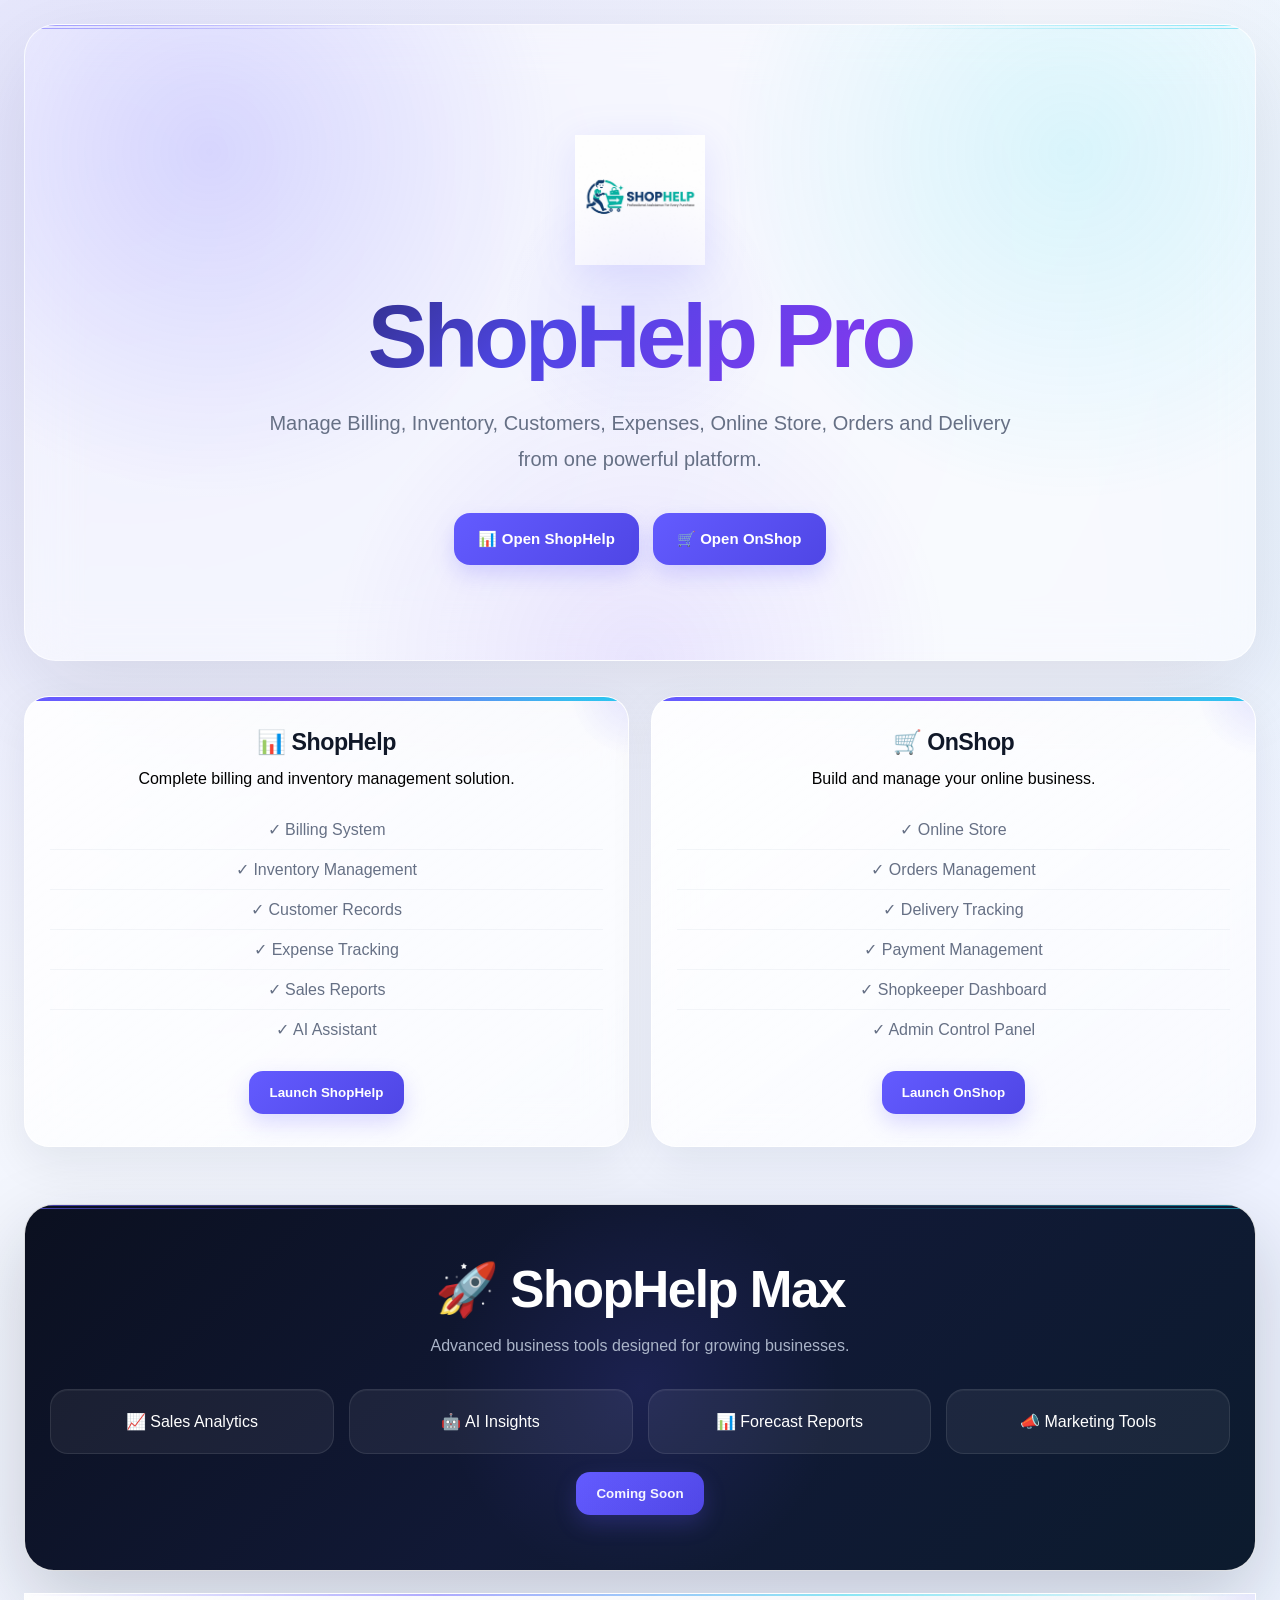
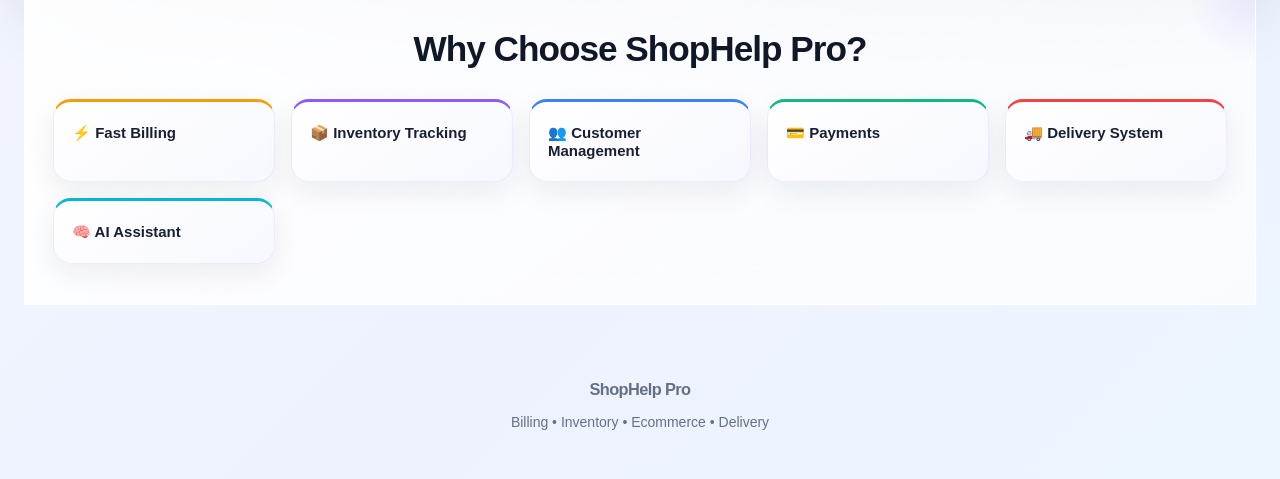
==== commit 1dedaa73: "Update index.html" ====
--- a/index.html
+++ b/index.html
@@ -933,7 +933,203 @@
   }
 
 }
-
+/* =========================================================
+   FIX — WHY CHOOSE SHOPHELP PRO
+   ========================================================= */
+
+/* Normal feature section */
+.card:not(.max-section) .max-item{
+
+  color:#172033;
+
+  background:
+    linear-gradient(
+      145deg,
+      #ffffff,
+      #f7f8ff
+    );
+
+  border:
+    1px solid rgba(99,91,255,.10);
+
+  box-shadow:
+    0 10px 28px rgba(15,23,42,.07);
+
+}
+
+
+/* Feature text */
+.card:not(.max-section) .max-item{
+
+  font-weight:700;
+
+  font-size:15px;
+
+}
+
+
+/* Hover */
+.card:not(.max-section) .max-item:hover{
+
+  color:#4f46e5;
+
+  background:
+    linear-gradient(
+      145deg,
+      #ffffff,
+      #eef2ff
+    );
+
+  border-color:
+    rgba(99,91,255,.25);
+
+  box-shadow:
+    0 18px 40px rgba(99,91,255,.13);
+
+  transform:
+    translateY(-7px)
+    scale(1.02);
+
+}
+
+
+/* =========================================================
+   INDIVIDUAL FEATURE COLORS
+   ========================================================= */
+
+.card:not(.max-section) .max-item:nth-child(1){
+  border-top:3px solid #f59e0b;
+}
+
+.card:not(.max-section) .max-item:nth-child(2){
+  border-top:3px solid #8b5cf6;
+}
+
+.card:not(.max-section) .max-item:nth-child(3){
+  border-top:3px solid #3b82f6;
+}
+
+.card:not(.max-section) .max-item:nth-child(4){
+  border-top:3px solid #10b981;
+}
+
+.card:not(.max-section) .max-item:nth-child(5){
+  border-top:3px solid #ef4444;
+}
+
+.card:not(.max-section) .max-item:nth-child(6){
+  border-top:3px solid #06b6d4;
+}
+
+
+/* =========================================================
+   WHY CHOOSE SECTION
+   ========================================================= */
+
+.card:not(.max-section):has(.max-features){
+
+  position:relative;
+
+  overflow:hidden;
+
+  padding:
+    35px 28px 40px;
+
+}
+
+
+/* heading */
+
+.card:not(.max-section):has(.max-features) > h2{
+
+  position:relative;
+
+  z-index:5;
+
+  color:#101828;
+
+  font-size:
+    clamp(1.7rem,3vw,2.2rem);
+
+  font-weight:900;
+
+  letter-spacing:-1px;
+
+  margin-bottom:30px;
+
+}
+
+
+/* =========================================================
+   FEATURE GRID
+   ========================================================= */
+
+.card:not(.max-section) .max-features{
+
+  position:relative;
+
+  z-index:5;
+
+  display:grid;
+
+  grid-template-columns:
+    repeat(
+      auto-fit,
+      minmax(190px,1fr)
+    );
+
+  gap:16px;
+
+  margin-top:10px;
+
+}
+
+
+/* =========================================================
+   MOBILE
+   ========================================================= */
+
+@media(max-width:600px){
+
+  .card:not(.max-section):has(.max-features){
+
+    padding:
+      28px 16px 32px;
+
+  }
+
+  .card:not(.max-section) .max-features{
+
+    grid-template-columns:
+      repeat(2,1fr);
+
+    gap:10px;
+
+  }
+
+  .card:not(.max-section) .max-item{
+
+    padding:
+      18px 10px;
+
+    font-size:13px;
+
+    border-radius:15px;
+
+  }
+
+}
+
+
+@media(max-width:380px){
+
+  .card:not(.max-section) .max-features{
+
+    grid-template-columns:1fr;
+
+  }
+
+}
 </style>
 </head>
 
